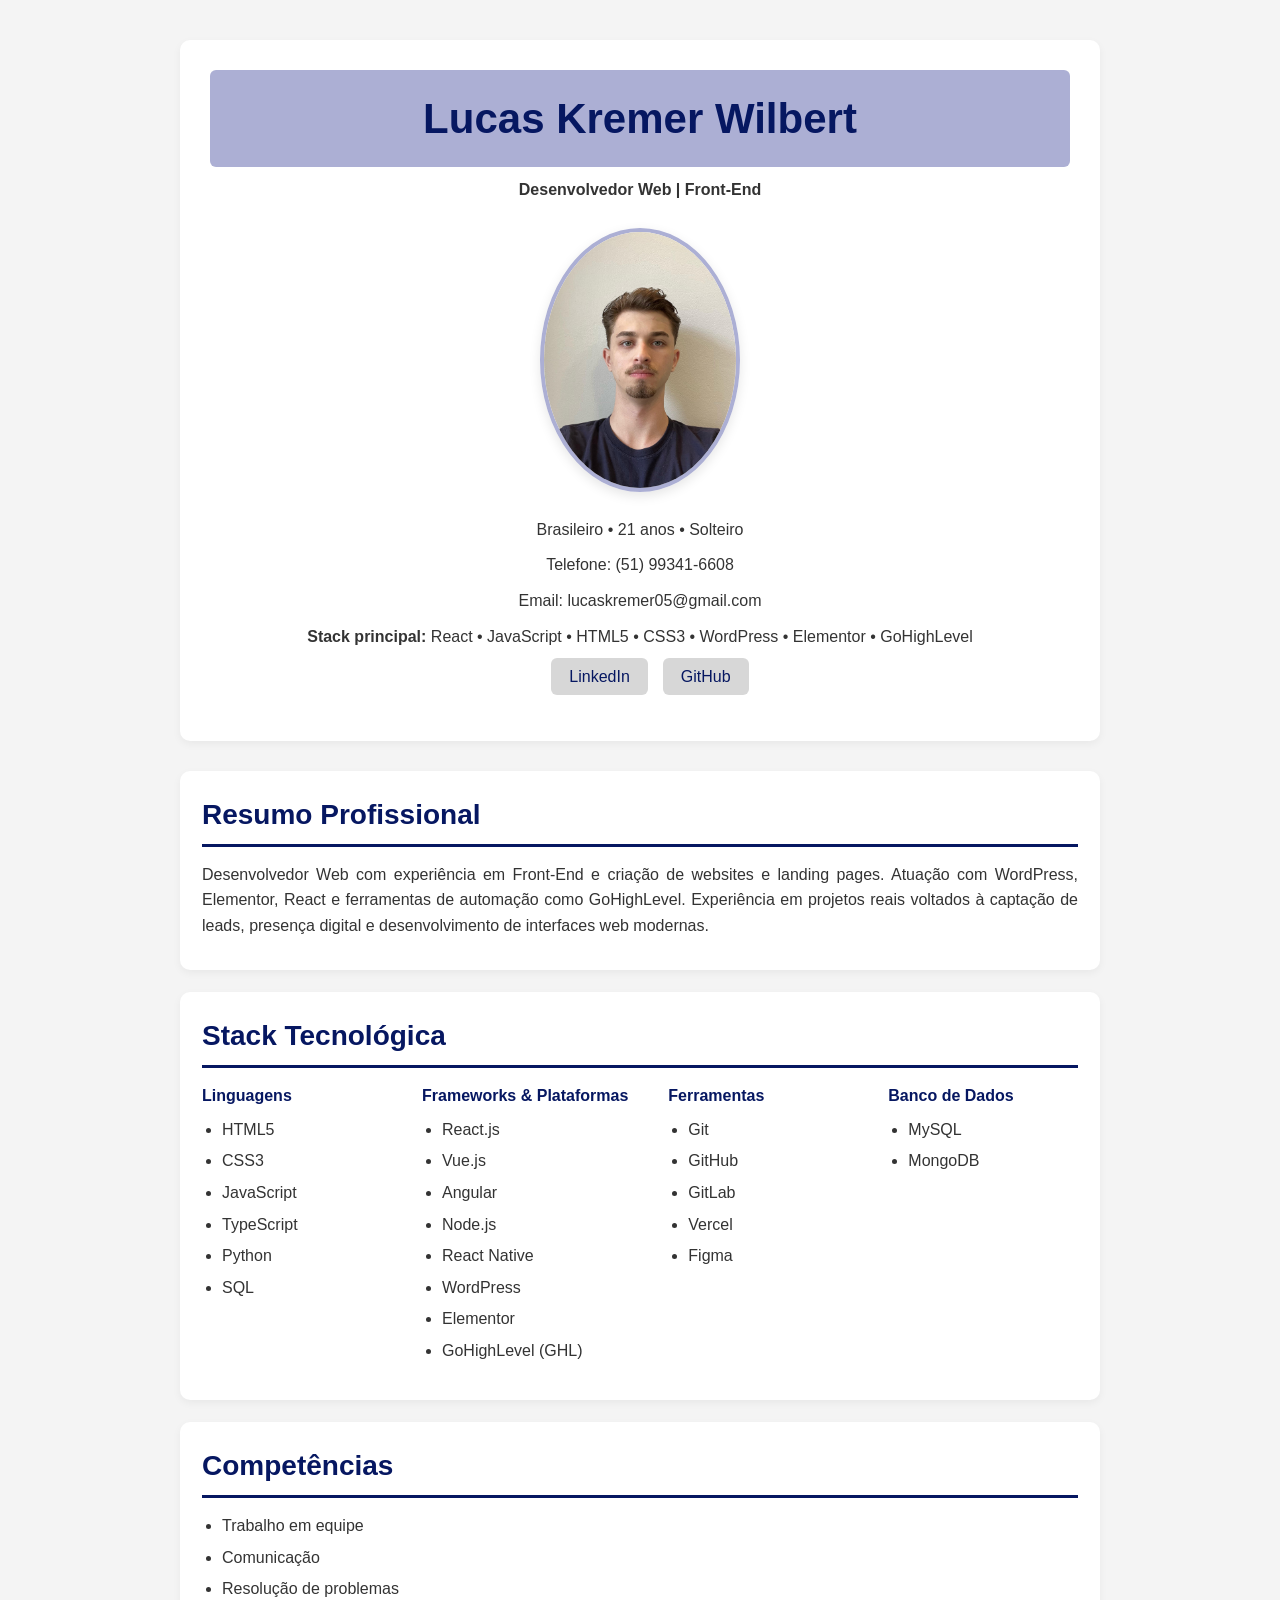
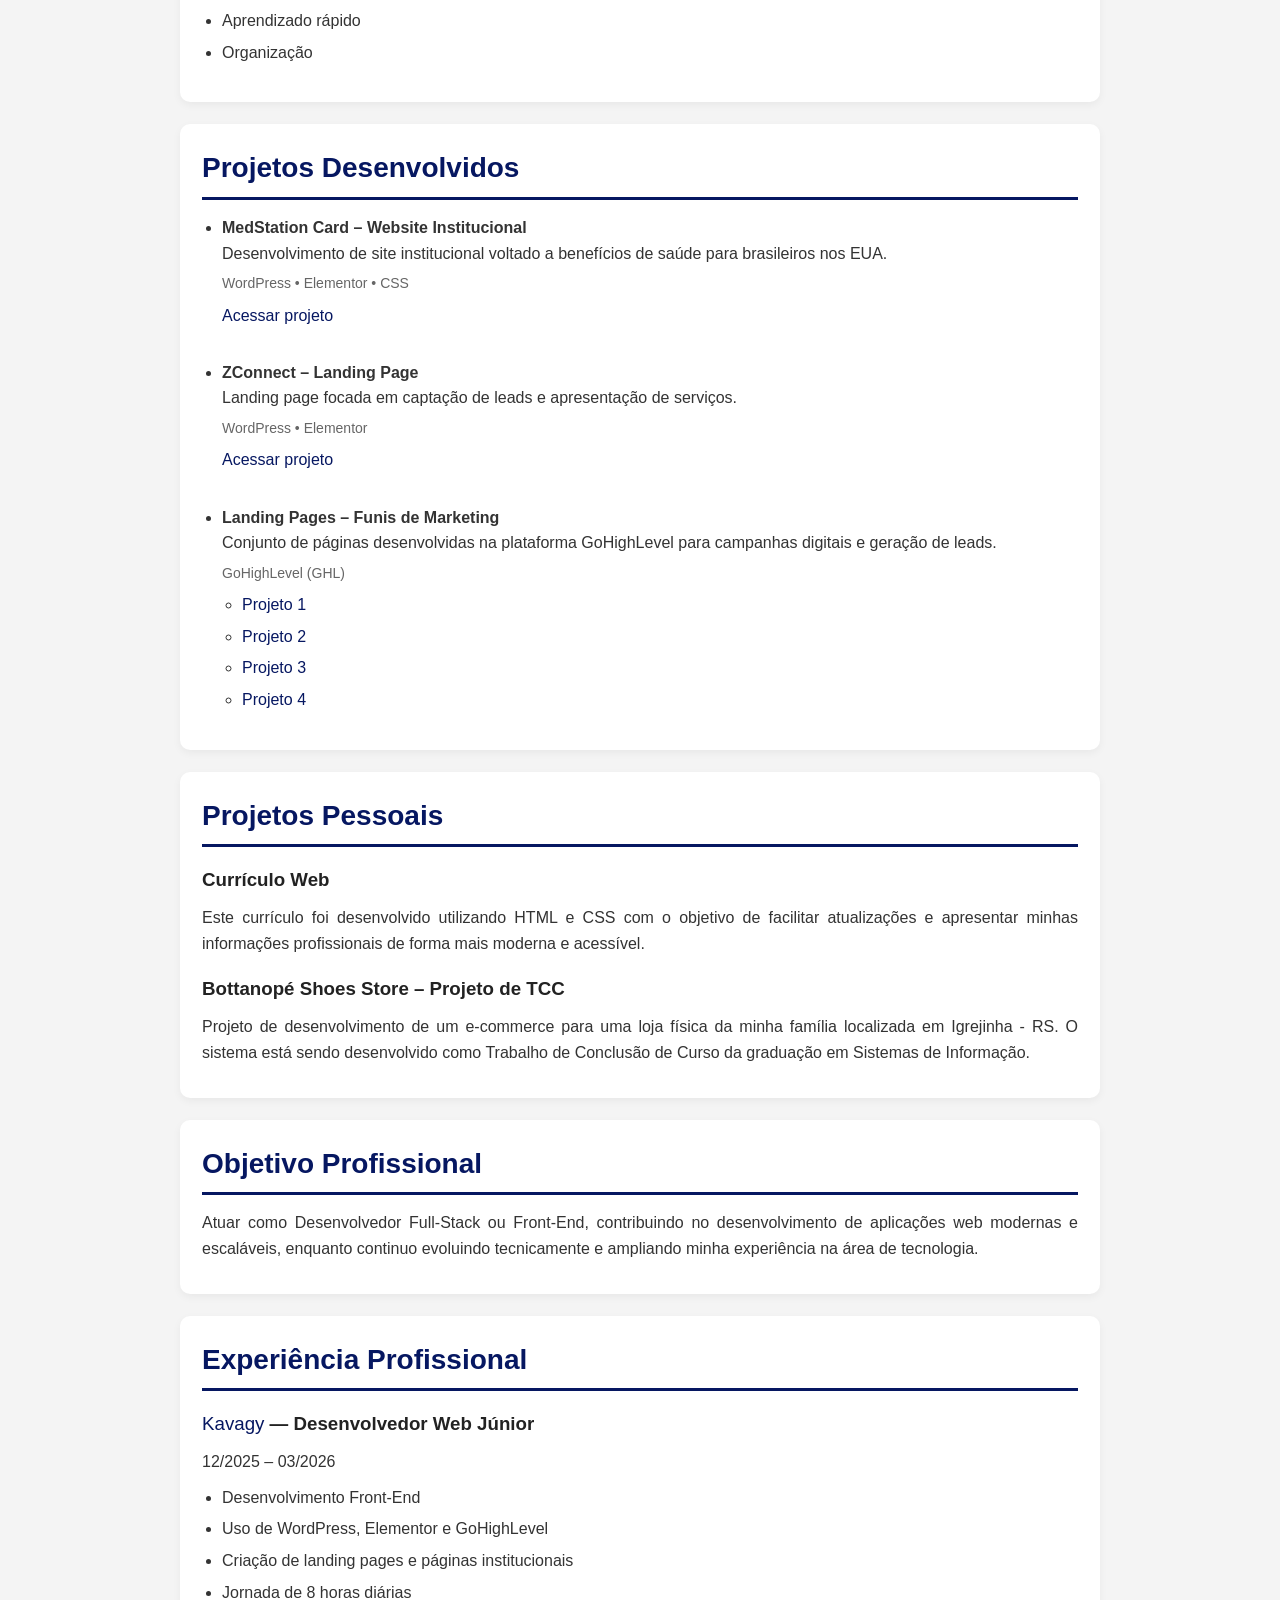
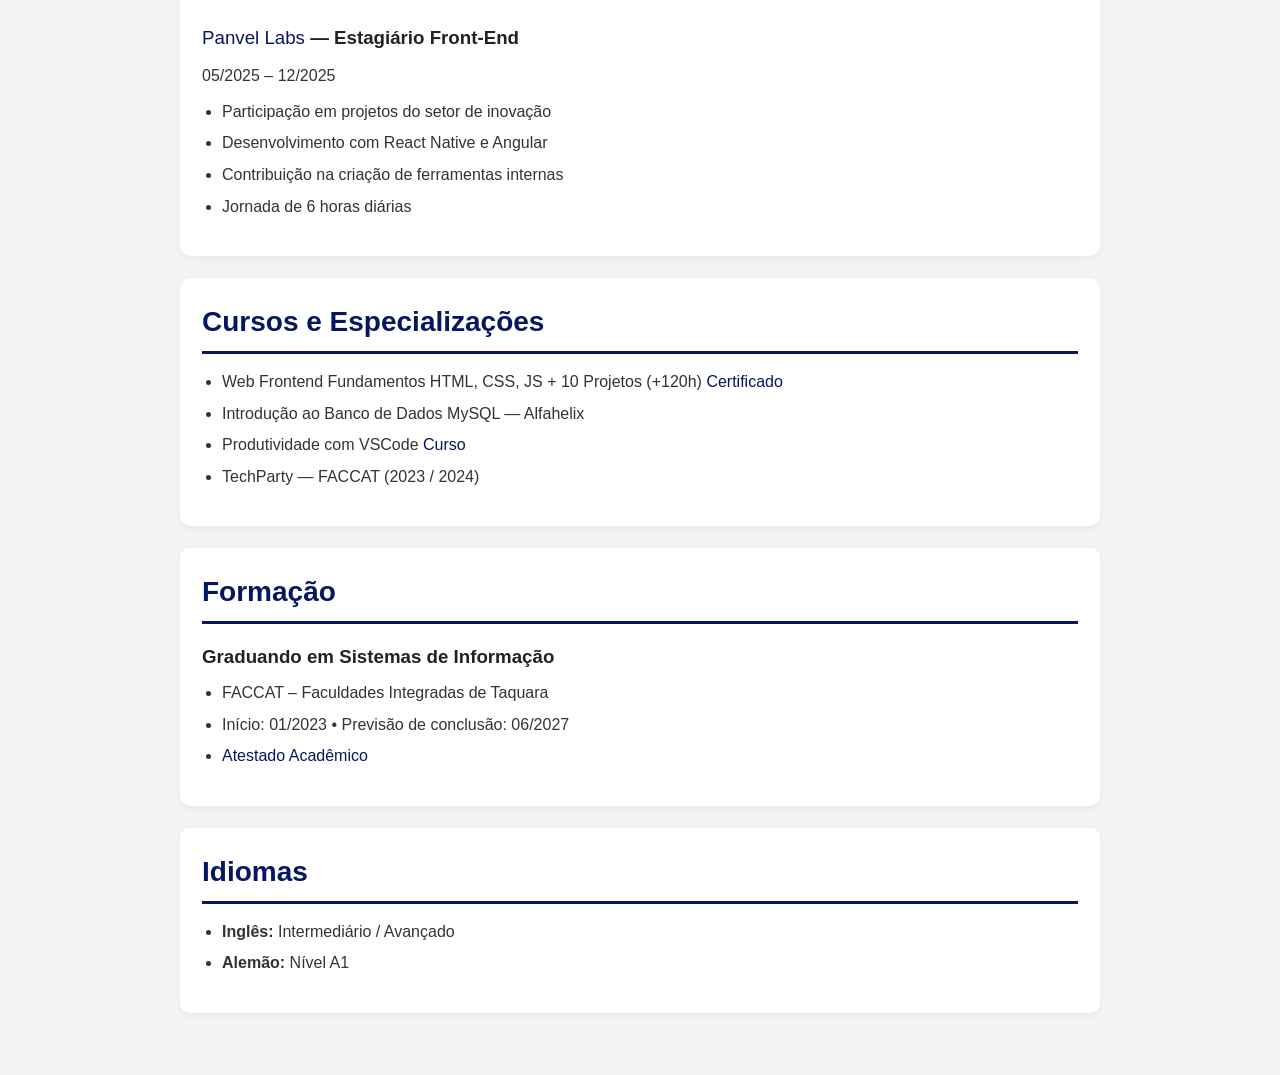
==== index.html @ ba2ccda9 "Add files via upload" ====
<!doctype html>
<html lang="pt-br">

<head>
<meta charset="utf-8">
<title>Lucas Kremer Wilbert | Currículo</title>

<meta name="author" content="Lucas Kremer Wilbert">
<meta name="description" content="Currículo de Lucas Kremer Wilbert - Desenvolvedor Web">
<meta name="keywords" content="frontend, desenvolvedor web, html, css, javascript">

<link rel="stylesheet" href="curriculo.css">
</head>

<body>

<header>

<h1>Lucas Kremer Wilbert</h1>
<p class="center"><strong>Desenvolvedor Web | Front-End</strong></p>

<div class="imgContainer">
<img src="Foto_de_perfil.jpg" alt="Foto de Lucas Kremer Wilbert">
</div>

<p class="center">Brasileiro • 21 anos • Solteiro</p>
<p class="center">Telefone: (51) 99341-6608</p>
<p class="center">Email: lucaskremer05@gmail.com</p>

<p class="center">
<b>Stack principal:</b> React • JavaScript • HTML5 • CSS3 • WordPress • Elementor • GoHighLevel
</p>

<nav>
<ul class="menu">

<li>
<a href="https://www.linkedin.com/in/lucas-kremer-wilbert-8331a7281" target="_blank">
LinkedIn
</a>
</li>

<li>
<a href="https://github.com/LucasWilbert" target="_blank">
GitHub
</a>
</li>
</ul>
</nav>

</header>


<main>

<section>

<h2>Resumo Profissional</h2>

<p>
Desenvolvedor Web com experiência em Front-End e criação de websites e landing pages.
Atuação com WordPress, Elementor, React e ferramentas de automação como GoHighLevel.
Experiência em projetos reais voltados à captação de leads, presença digital e
desenvolvimento de interfaces web modernas.
</p>

</section>


<section>

<h2>Stack Tecnológica</h2>

<div class="stack-grid">

<div>
<strong>Linguagens</strong>
<ul>
<li>HTML5</li>
<li>CSS3</li>
<li>JavaScript</li>
<li>TypeScript</li>
<li>Python</li>
<li>SQL</li>
</ul>
</div>

<div>
<strong>Frameworks & Plataformas</strong>
<ul>
<li>React.js</li>
<li>Vue.js</li>
<li>Angular</li>
<li>Node.js</li>
<li>React Native</li>
<li>WordPress</li>
<li>Elementor</li>
<li>GoHighLevel (GHL)</li>
</ul>
</div>

<div>
<strong>Ferramentas</strong>
<ul>
<li>Git</li>
<li>GitHub</li>
<li>GitLab</li>
<li>Vercel</li>
<li>Figma</li>
</ul>
</div>

<div>
<strong>Banco de Dados</strong>
<ul>
<li>MySQL</li>
<li>MongoDB</li>
</ul>
</div>

</div>

</section>


<section>

<h2>Competências</h2>

<ul>
<li>Trabalho em equipe</li>
<li>Comunicação</li>
<li>Resolução de problemas</li>
<li>Aprendizado rápido</li>
<li>Organização</li>
</ul>

</section>


<section>

<h2>Projetos Desenvolvidos</h2>

<ul>

<li>

<strong>MedStation Card – Website Institucional</strong><br>
Desenvolvimento de site institucional voltado a benefícios de saúde para brasileiros nos EUA.<br>

<span class="tech">WordPress • Elementor • CSS</span>

<a href="https://www.medstationcard.com/" target="_blank">
Acessar projeto
</a>

</li>

<br>

<li>

<strong>ZConnect – Landing Page</strong><br>
Landing page focada em captação de leads e apresentação de serviços.<br>

<span class="tech">WordPress • Elementor</span>

<a href="https://www.projetos.dlzr.pro/zconnect/" target="_blank">
Acessar projeto
</a>

</li>

<br>

<li>

<strong>Landing Pages – Funis de Marketing</strong><br>
Conjunto de páginas desenvolvidas na plataforma GoHighLevel para campanhas digitais e geração de leads.<br>

<span class="tech">GoHighLevel (GHL)</span>

<ul>

<li>
<a href="https://app.gohighlevel.com/v2/preview/XHY8zKEYGYeIkUmAWb7v?notrack=true" target="_blank">
Projeto 1
</a>
</li>

<li>
<a href="https://app.gohighlevel.com/v2/preview/osNN5rRkz7HXbeLHyVJE?notrack=true" target="_blank">
Projeto 2
</a>
</li>

<li>
<a href="https://app.gohighlevel.com/v2/preview/Kekg5qiFuVSEyUD9HVOi?notrack=true" target="_blank">
Projeto 3
</a>
</li>

<li>
<a href="https://app.gohighlevel.com/v2/preview/kwXyekEA5UvyrEkOwqMR?notrack=true" target="_blank">
Projeto 4
</a>
</li>

</ul>

</li>

</ul>

</section>


<section>

<h2>Projetos Pessoais</h2>

<h3>Currículo Web</h3>

<p>
Este currículo foi desenvolvido utilizando HTML e CSS com o objetivo de facilitar atualizações
e apresentar minhas informações profissionais de forma mais moderna e acessível.
</p>

<h3>Bottanopé Shoes Store – Projeto de TCC</h3>

<p>
Projeto de desenvolvimento de um e-commerce para uma loja física da minha família localizada
em Igrejinha - RS. O sistema está sendo desenvolvido como Trabalho de Conclusão de Curso
da graduação em Sistemas de Informação.
</p>

</section>


<section>

<h2>Objetivo Profissional</h2>

<p>
Atuar como Desenvolvedor Full-Stack ou Front-End, contribuindo no desenvolvimento
de aplicações web modernas e escaláveis, enquanto continuo evoluindo tecnicamente
e ampliando minha experiência na área de tecnologia.
</p>

</section>


<section>

<h2>Experiência Profissional</h2>

<h3>
<a href="https://kavagy.com/" target="_blank">
Kavagy
</a>
— Desenvolvedor Web Júnior
</h3>

<p>12/2025 – 03/2026</p>

<ul>
<li>Desenvolvimento Front-End</li>
<li>Uso de WordPress, Elementor e GoHighLevel</li>
<li>Criação de landing pages e páginas institucionais</li>
<li>Jornada de 8 horas diárias</li>
</ul>


<h3>
<a href="https://www.panvel.com/" target="_blank">
Panvel Labs
</a>
— Estagiário Front-End
</h3>

<p>05/2025 – 12/2025</p>

<ul>
<li>Participação em projetos do setor de inovação</li>
<li>Desenvolvimento com React Native e Angular</li>
<li>Contribuição na criação de ferramentas internas</li>
<li>Jornada de 6 horas diárias</li>
</ul>

</section>


<section>

<h2>Cursos e Especializações</h2>

<ul>

<li>
Web Frontend Fundamentos HTML, CSS, JS + 10 Projetos (+120h)
<a href="https://www.udemy.com/certificate/UC-574edc4b-2efd-4173-912d-ab4f7c7b6d76/" target="_blank">
Certificado
</a>
</li>

<li>
Introdução ao Banco de Dados MySQL — Alfahelix
</li>

<li>
Produtividade com VSCode
<a href="https://www.udemy.com/share/101Cj43@38AudJqcH9u9-Sbb8Ap9v6RFUkXs3s3ZcMR56Ns8Dv1WnFoNwQmz5Kc8UjVnZG_MpA==/" target="_blank">
Curso
</a>
</li>

<li>
TechParty — FACCAT (2023 / 2024)
</li>

</ul>

</section>


<section>

<h2>Formação</h2>

<h3>Graduando em Sistemas de Informação</h3>

<ul>

<li>FACCAT – Faculdades Integradas de Taquara</li>

<li>
Início: 01/2023 • Previsão de conclusão: 06/2027
</li>

<li>
<a href="https://documentos.faccat.br/Z5Y24894VGM863" target="_blank">
Atestado Acadêmico
</a>
</li>

</ul>

</section>


<section>

<h2>Idiomas</h2>

<ul>

<li>
<strong>Inglês:</strong>
Intermediário / Avançado
</li>

<li>
<strong>Alemão:</strong>
Nível A1
</li>

</ul>

</section>

</main>

</body>
</html>
---- curriculo.css ----
/* RESET */

*{
margin:0;
padding:0;
box-sizing:border-box;
}


/* BODY */

body{
font-family:'Segoe UI', Tahoma, Geneva, Verdana, sans-serif;
max-width:1000px;
margin:auto;
padding:40px;
color:#333;
background:#f4f4f4;
line-height:1.6;
}


/* HEADER */

header{
text-align:center;
margin-bottom:30px;
background:white;
padding:30px;
border-radius:10px;
box-shadow:0 3px 8px rgba(0,0,0,0.05);
}


/* TITULOS */

h1{
background:#acafd4;
color:#061761;
font-size:42px;
padding:15px;
border-radius:6px;
margin-bottom:10px;
}

h2{
color:#061761;
font-size:28px;
margin-bottom:15px;
border-bottom:3px solid #061761;
padding-bottom:6px;
}

h3{
margin-top:18px;
color:#222;
font-weight:600;
}


/* TEXTO */

p{
margin:10px 0;
text-align:justify;
}

.center{
text-align:center;
}


/* FOTO */

.imgContainer{
display:flex;
justify-content:center;
margin:25px 0;
}

.imgContainer img{
width:200px;
height:auto;
border-radius:50%;
border:4px solid #acafd4;
display:block;
box-shadow:0 4px 12px rgba(0,0,0,0.1);
}


/* LISTAS */

ul{
margin-top:8px;
margin-bottom:15px;
padding-left:20px;
}

li{
margin-bottom:6px;
}


/* LINKS */

a{
color:#061761;
text-decoration:none;
font-weight:500;
transition:0.2s;
}

a:hover{
color:#0d2ad1;
text-decoration:underline;
}


/* MENU SOCIAL */

.menu{
display:flex;
justify-content:center;
gap:15px;
margin-top:15px;
flex-wrap:wrap;
}

.menu li{
list-style:none;
}

.menu a{
background:#d7d7d7;
padding:10px 18px;
border-radius:6px;
transition:0.2s ease;
}

.menu a:hover{
background:#061761;
color:white;
}


/* SECTIONS */

section{
background:white;
padding:22px;
border-radius:10px;
margin-bottom:22px;
box-shadow:0 3px 8px rgba(0,0,0,0.05);
}


/* STACK TECNOLOGICA */

.stack-grid{
display:flex;
gap:40px;
flex-wrap:wrap;
}

.stack-grid div{
min-width:180px;
}

.stack-grid strong{
display:block;
margin-bottom:8px;
font-size:16px;
color:#061761;
}


/* TECNOLOGIAS DOS PROJETOS */

.tech{
display:block;
margin:6px 0 8px 0;
font-size:14px;
color:#666;
}


/* RESPONSIVIDADE */

@media (max-width:768px){

body{
padding:20px;
}

h1{
font-size:32px;
}

h2{
font-size:24px;
}

.stack-grid{
flex-direction:column;
gap:20px;
}

.imgContainer img{
width:150px;
}

}
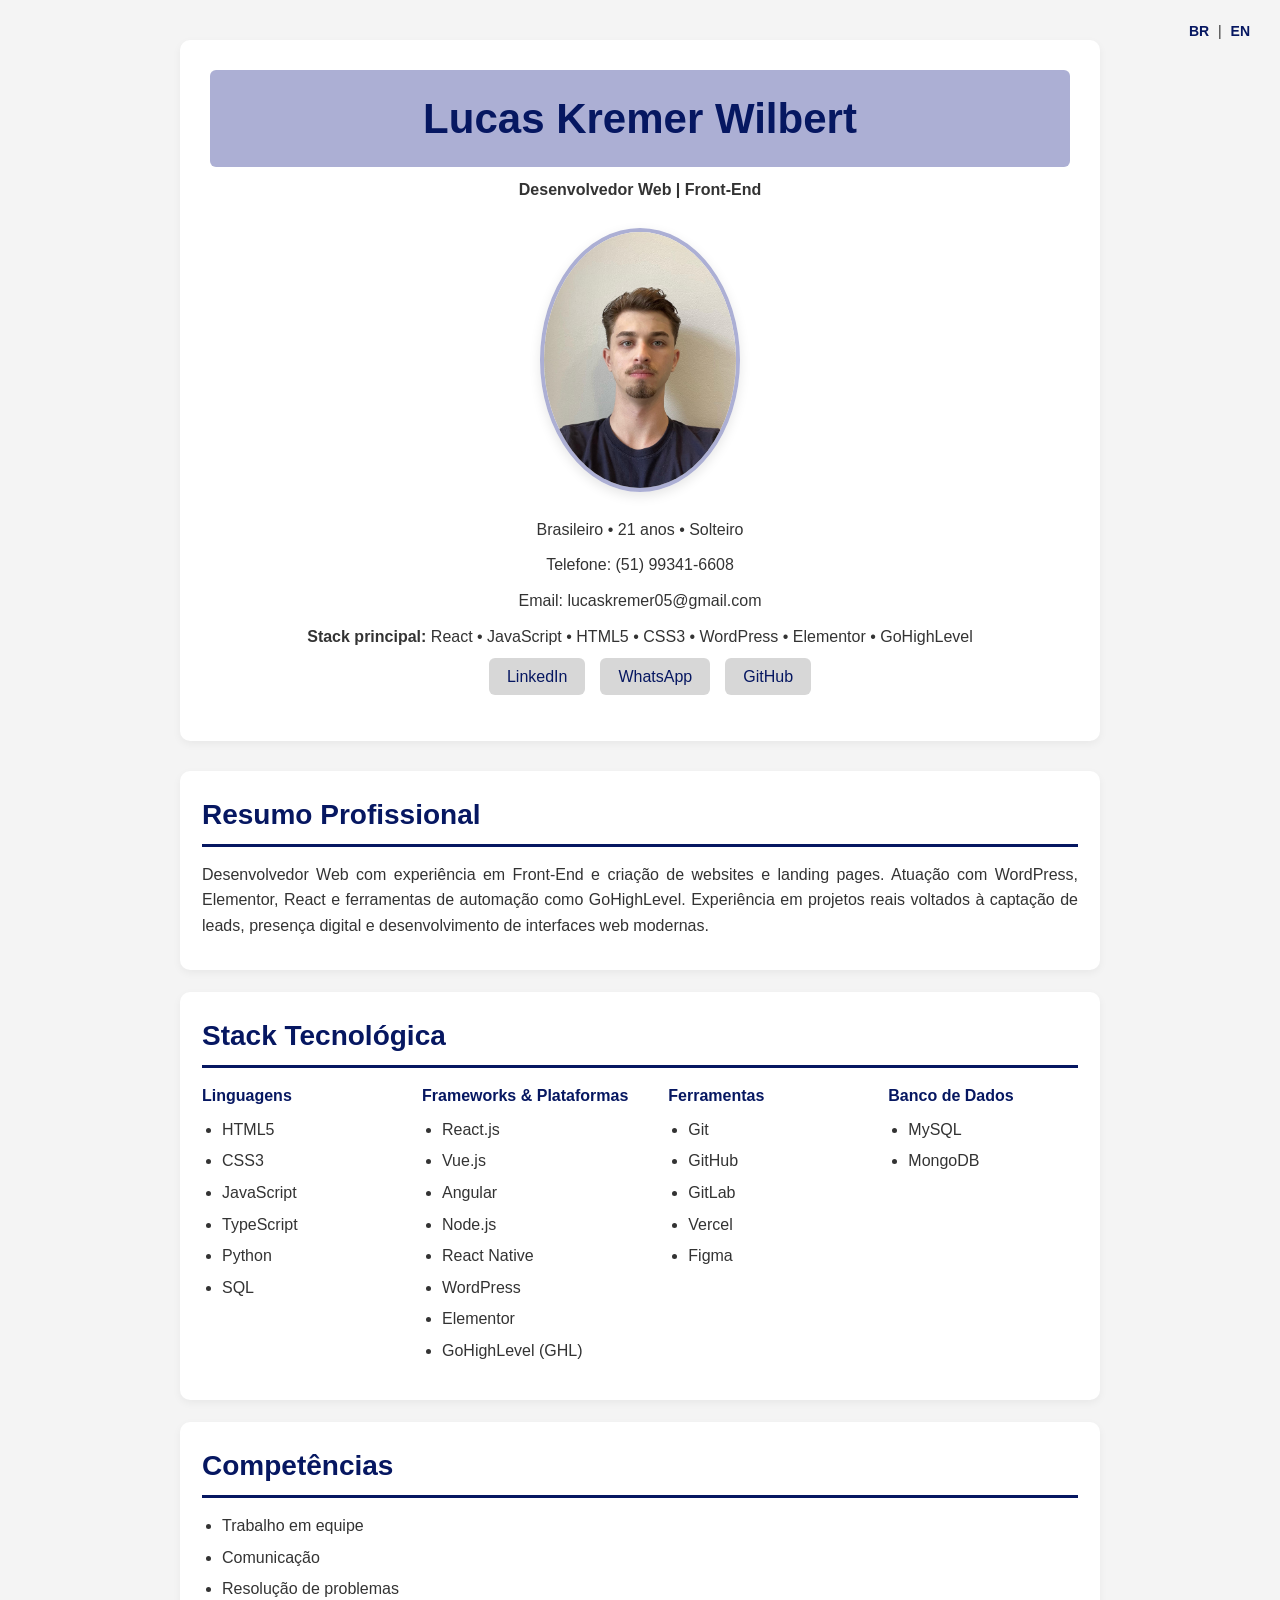
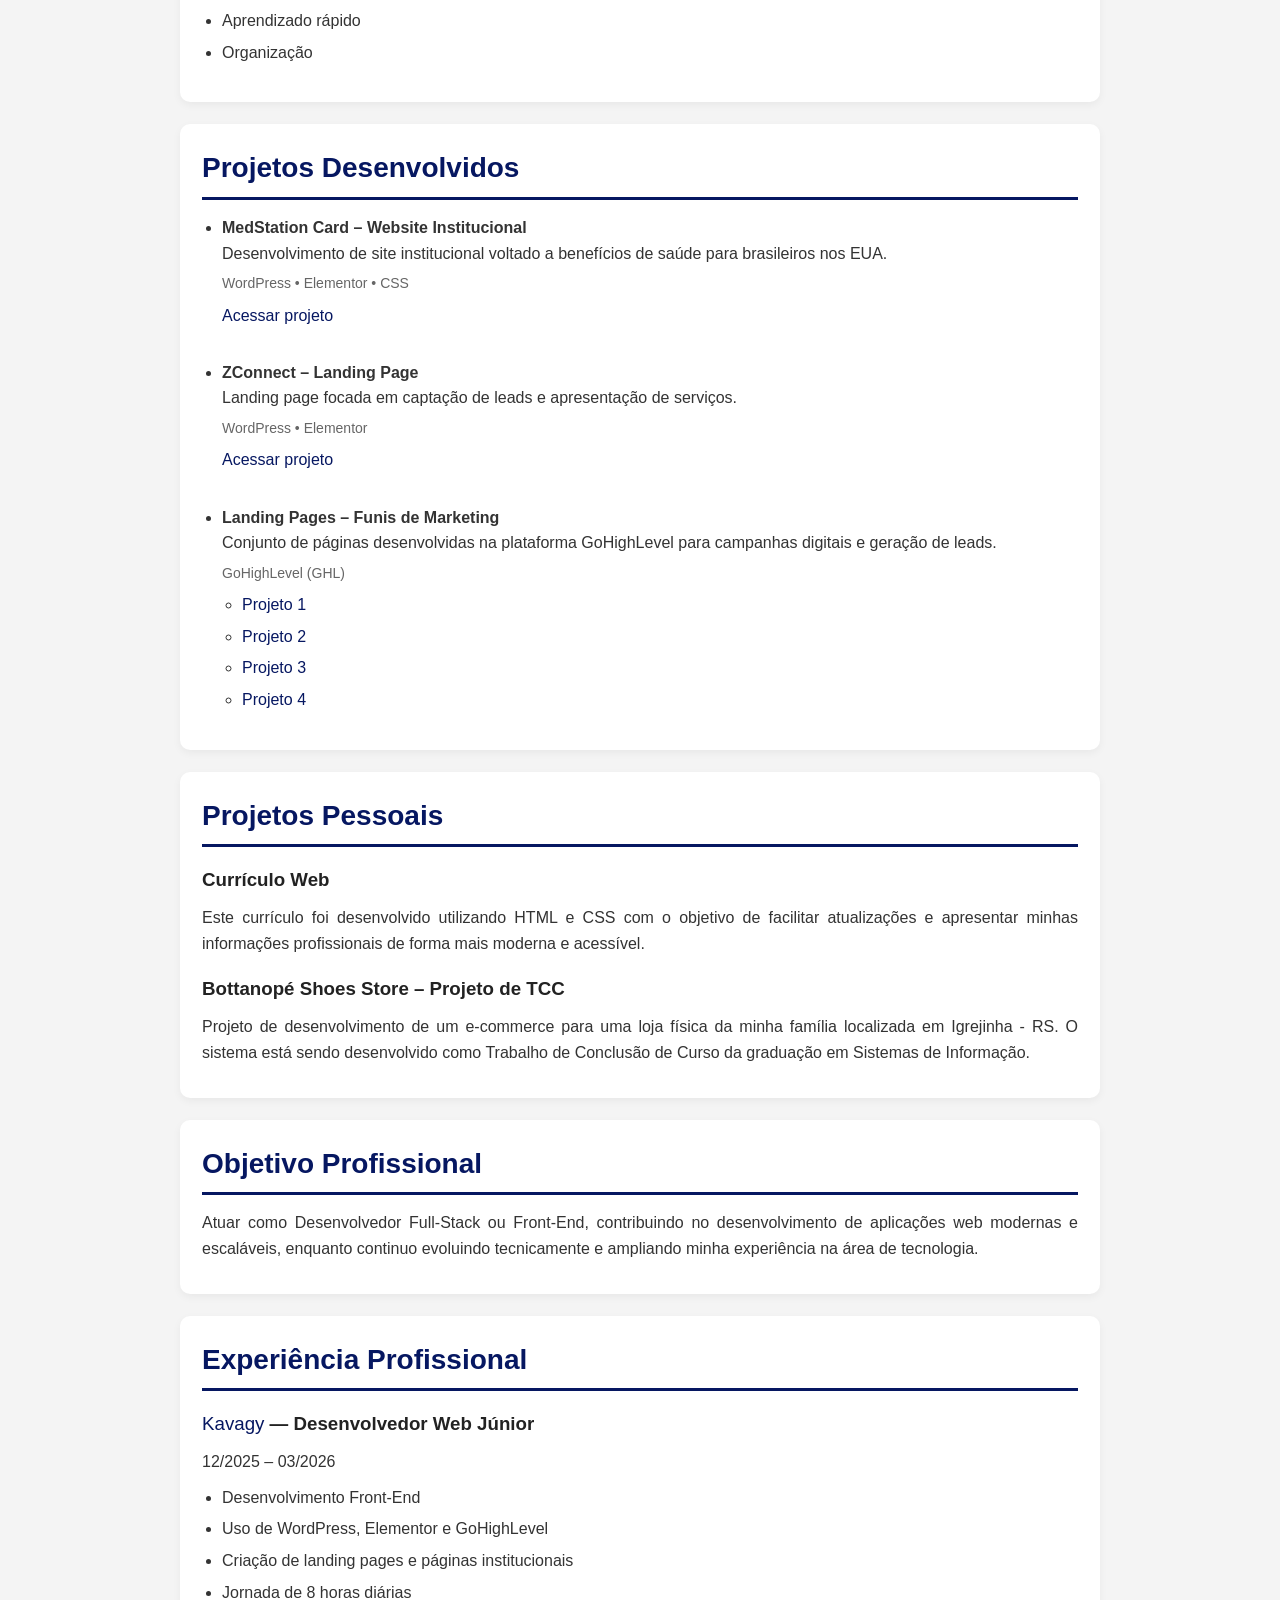
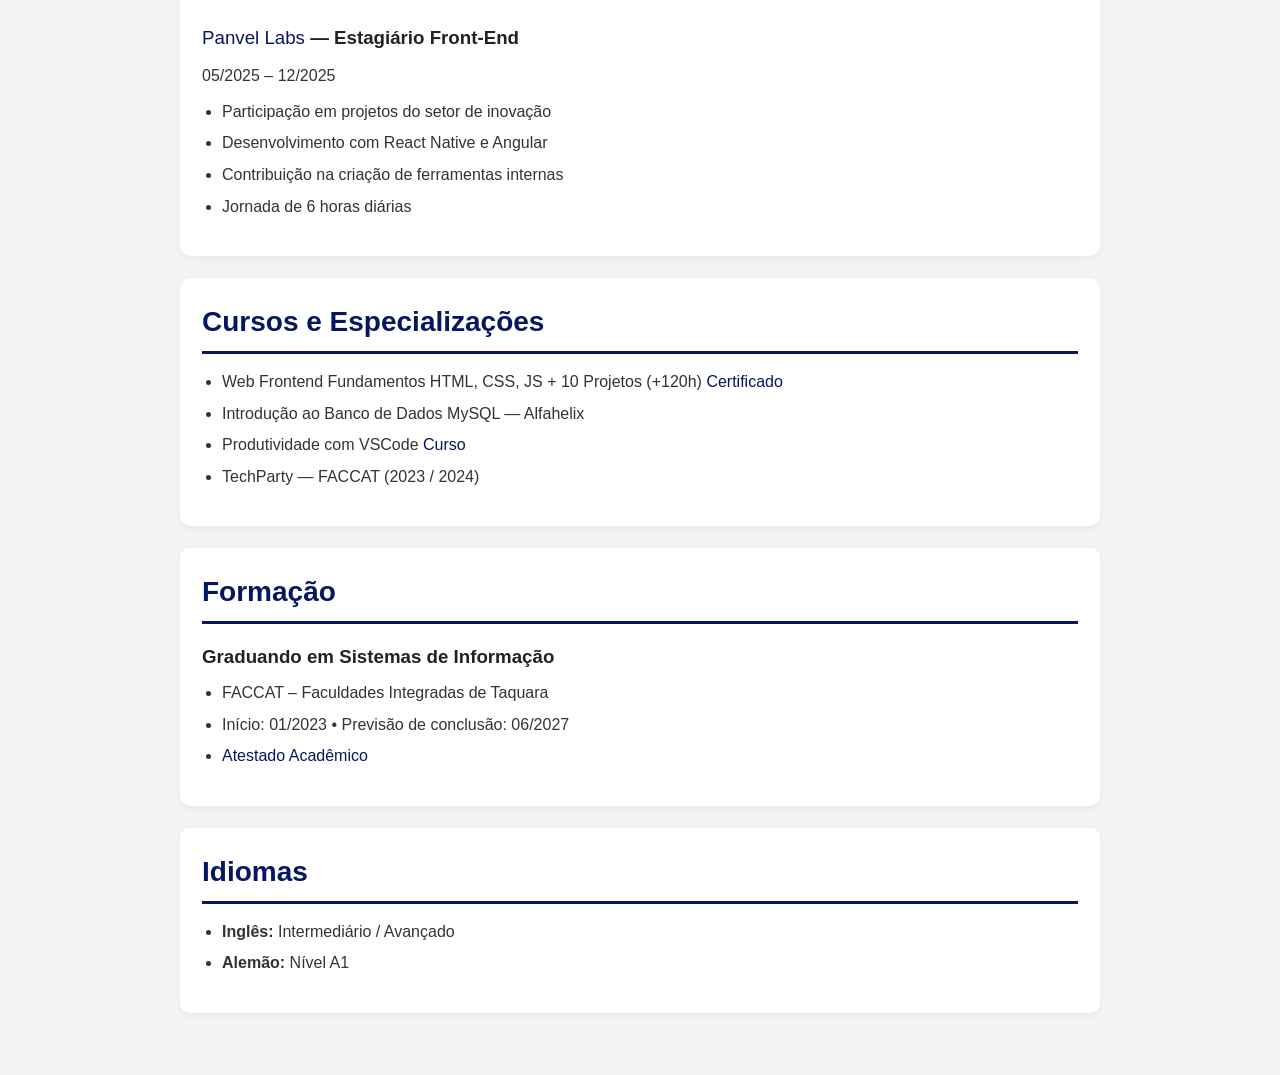
==== commit e8e53fc4: "Add files via upload" ====
--- a/index.html
+++ b/index.html
@@ -14,8 +14,12 @@
 
 <body>
 
+<div class="language-switch">
+<a href="index.html">BR</a> |
+<a href="en.html">EN</a>
+</div>
+
 <header>
-
 <h1>Lucas Kremer Wilbert</h1>
 <p class="center"><strong>Desenvolvedor Web | Front-End</strong></p>
 
@@ -41,10 +45,17 @@
 </li>
 
 <li>
+<a href="https://wa.me/5551993416608" target="_blank">
+WhatsApp
+</a>
+</li>
+
+<li>
 <a href="https://github.com/LucasWilbert" target="_blank">
 GitHub
 </a>
 </li>
+
 </ul>
 </nav>
 
--- a/curriculo.css
+++ b/curriculo.css
@@ -23,12 +23,34 @@
 /* HEADER */
 
 header{
+position:relative;
 text-align:center;
 margin-bottom:30px;
 background:white;
 padding:30px;
 border-radius:10px;
 box-shadow:0 3px 8px rgba(0,0,0,0.05);
+}
+
+
+/* SELETOR DE IDIOMA */
+
+.language-switch{
+position:absolute;
+top:20px;
+right:25px;
+font-size:14px;
+}
+
+.language-switch a{
+text-decoration:none;
+color:#061761;
+font-weight:600;
+margin:0 5px;
+}
+
+.language-switch a:hover{
+text-decoration:underline;
 }
 
 
@@ -209,4 +231,23 @@
 width:150px;
 }
 
+.language-switch{
+max-width:1000px;
+margin:auto;
+text-align:right;
+margin-bottom:10px;
+font-size:13px;
+font-weight:600;
+}
+
+.language-switch a{
+text-decoration:none;
+color:#061761;
+margin:0 3px;
+}
+
+.language-switch a:hover{
+text-decoration:underline;
+}
+
 }
